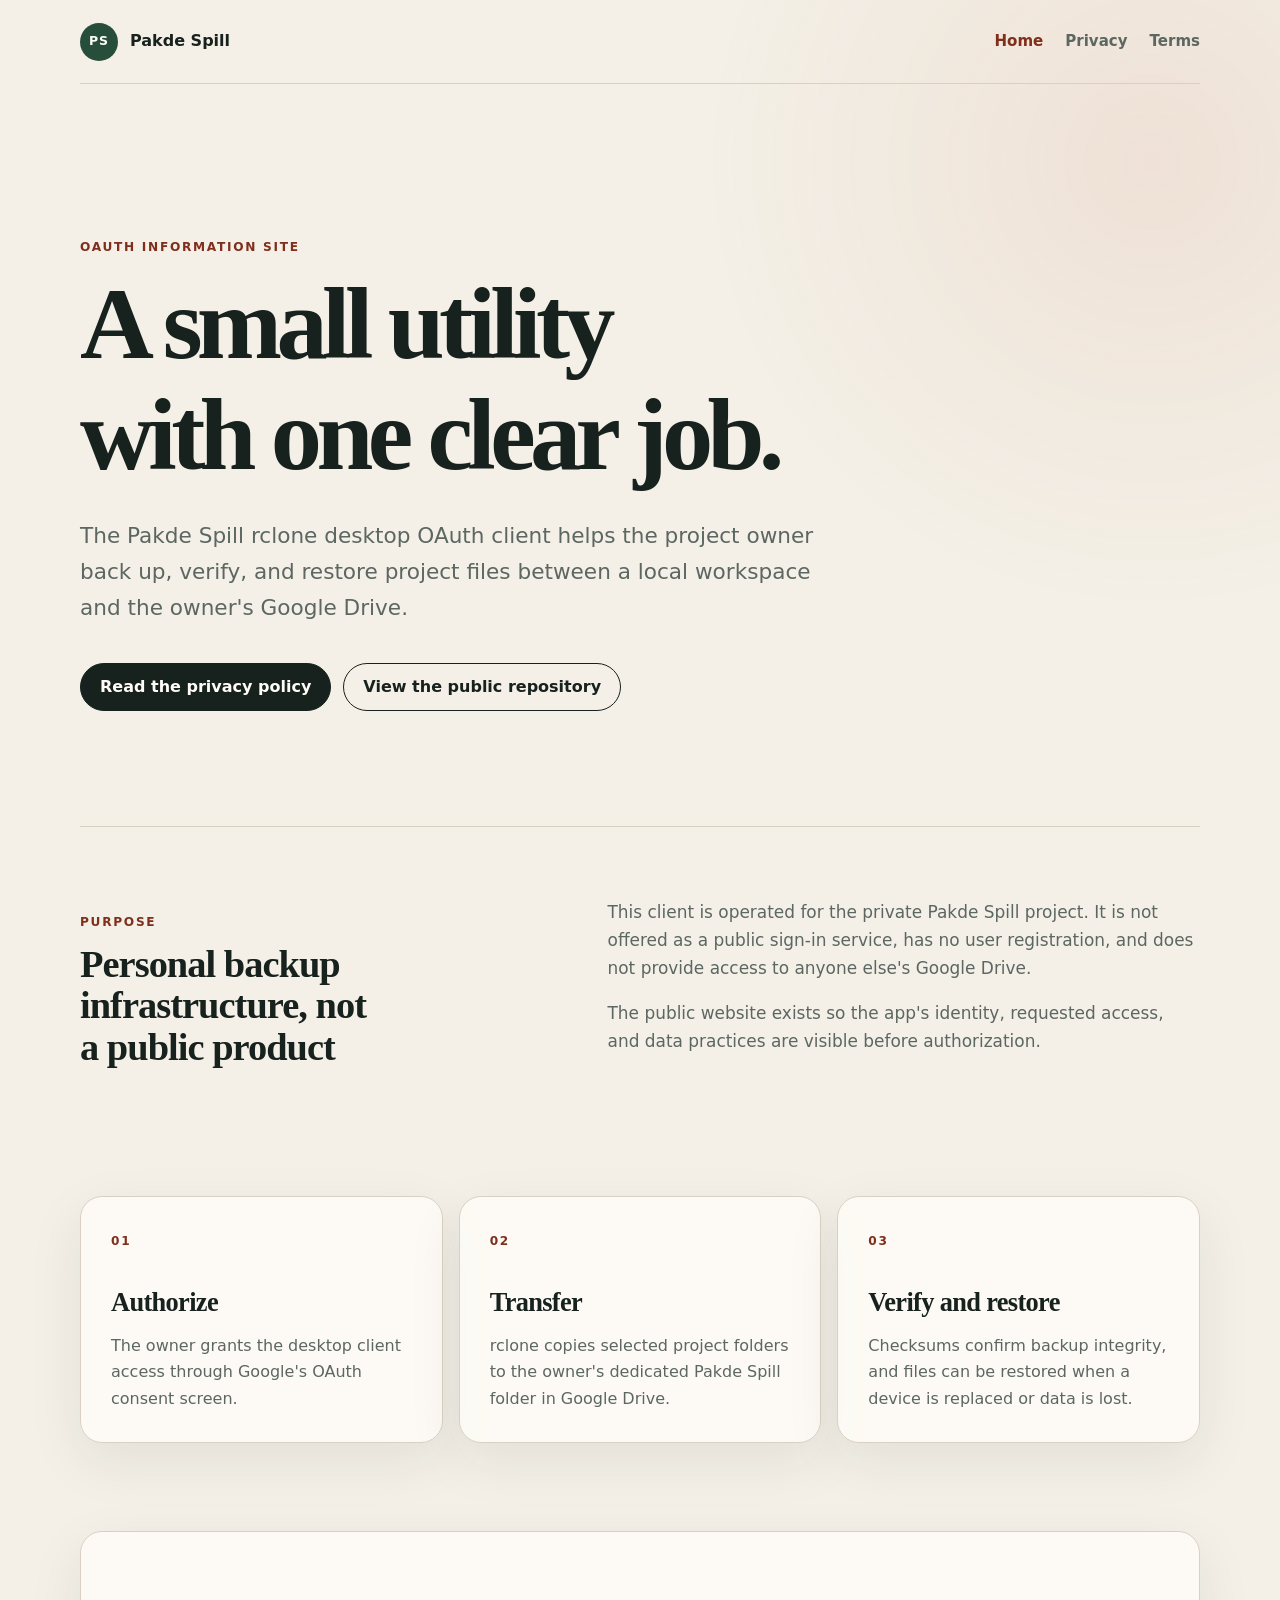
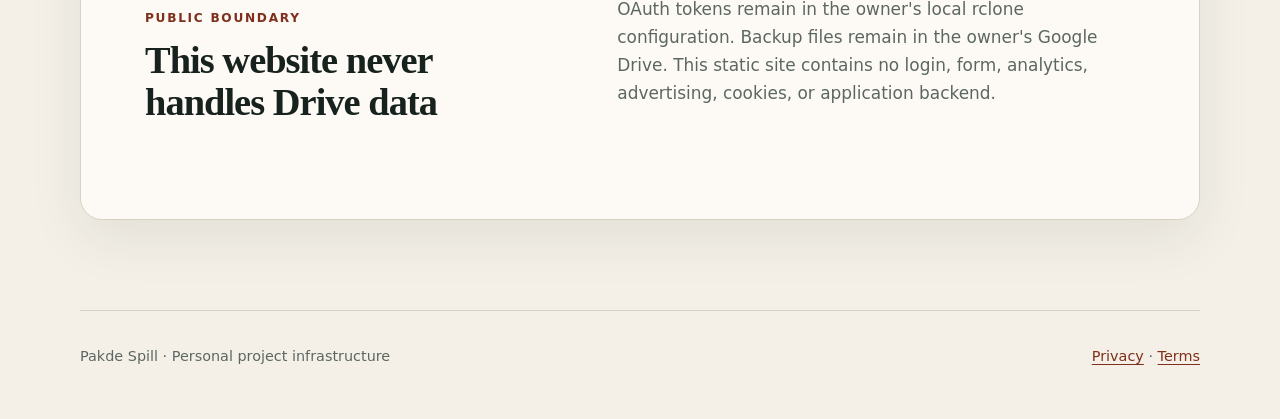
==== index.html @ c69e0941 "docs: publish OAuth app information site" ====
<!doctype html>
<html lang="en">
<head>
  <meta charset="utf-8">
  <meta name="viewport" content="width=device-width, initial-scale=1">
  <meta name="description" content="Public information for the Pakde Spill rclone desktop OAuth client.">
  <meta name="referrer" content="no-referrer">
  <link rel="canonical" href="https://pakde-spill.github.io/">
  <link rel="stylesheet" href="/assets/style.css">
  <title>Pakde Spill — OAuth App Information</title>
</head>
<body>
  <header class="site-header">
    <a class="brand" href="/" aria-label="Pakde Spill home">
      <span class="brand-mark" aria-hidden="true">PS</span>
      <span>Pakde Spill</span>
    </a>
    <nav aria-label="Primary navigation">
      <a aria-current="page" href="/">Home</a>
      <a href="/privacy.html">Privacy</a>
      <a href="/terms.html">Terms</a>
    </nav>
  </header>

  <main>
    <section class="hero" aria-labelledby="page-title">
      <p class="eyebrow">OAuth information site</p>
      <h1 id="page-title">A small utility with one clear job.</h1>
      <p class="lead">The Pakde Spill rclone desktop OAuth client helps the project owner back up, verify, and restore project files between a local workspace and the owner's Google Drive.</p>
      <div class="actions">
        <a class="button primary" href="/privacy.html">Read the privacy policy</a>
        <a class="button secondary" href="https://github.com/pakde-spill/pakde-spill.github.io">View the public repository</a>
      </div>
    </section>

    <section class="section" aria-labelledby="purpose-title">
      <div>
        <p class="section-label">Purpose</p>
        <h2 id="purpose-title">Personal backup infrastructure, not a public product</h2>
      </div>
      <div class="prose">
        <p>This client is operated for the private Pakde Spill project. It is not offered as a public sign-in service, has no user registration, and does not provide access to anyone else's Google Drive.</p>
        <p>The public website exists so the app's identity, requested access, and data practices are visible before authorization.</p>
      </div>
    </section>

    <section class="cards" aria-label="How the integration works">
      <article>
        <span class="step">01</span>
        <h2>Authorize</h2>
        <p>The owner grants the desktop client access through Google's OAuth consent screen.</p>
      </article>
      <article>
        <span class="step">02</span>
        <h2>Transfer</h2>
        <p>rclone copies selected project folders to the owner's dedicated Pakde Spill folder in Google Drive.</p>
      </article>
      <article>
        <span class="step">03</span>
        <h2>Verify and restore</h2>
        <p>Checksums confirm backup integrity, and files can be restored when a device is replaced or data is lost.</p>
      </article>
    </section>

    <section class="section notice" aria-labelledby="boundary-title">
      <div>
        <p class="section-label">Public boundary</p>
        <h2 id="boundary-title">This website never handles Drive data</h2>
      </div>
      <div class="prose">
        <p>OAuth tokens remain in the owner's local rclone configuration. Backup files remain in the owner's Google Drive. This static site contains no login, form, analytics, advertising, cookies, or application backend.</p>
      </div>
    </section>
  </main>

  <footer>
    <p>Pakde Spill · Personal project infrastructure</p>
    <p><a href="/privacy.html">Privacy</a> · <a href="/terms.html">Terms</a></p>
  </footer>
</body>
</html>
---- assets/style.css ----
:root {
  color-scheme: light;
  --ink: #17211d;
  --muted: #5c6762;
  --paper: #f4f0e7;
  --surface: #fffdf8;
  --line: #d8d1c3;
  --accent: #b54d2e;
  --accent-dark: #7f2f1b;
  --green: #274e3b;
  --shadow: 0 18px 55px rgba(30, 39, 34, 0.08);
  --radius: 22px;
}

* {
  box-sizing: border-box;
}

html {
  background: var(--paper);
  scroll-behavior: smooth;
}

body {
  margin: 0;
  color: var(--ink);
  background:
    radial-gradient(circle at 90% 8%, rgba(181, 77, 46, 0.09), transparent 28rem),
    var(--paper);
  font-family: Inter, ui-sans-serif, system-ui, -apple-system, BlinkMacSystemFont, "Segoe UI", sans-serif;
  line-height: 1.65;
}

a {
  color: var(--accent-dark);
  text-underline-offset: 0.18em;
}

a:focus-visible {
  outline: 3px solid var(--accent);
  outline-offset: 4px;
  border-radius: 4px;
}

.site-header,
main,
footer {
  width: min(1120px, calc(100% - 40px));
  margin-inline: auto;
}

.site-header {
  display: flex;
  align-items: center;
  justify-content: space-between;
  min-height: 84px;
  border-bottom: 1px solid var(--line);
}

.brand {
  display: inline-flex;
  align-items: center;
  gap: 12px;
  color: var(--ink);
  font-weight: 760;
  text-decoration: none;
}

.brand-mark {
  display: grid;
  width: 38px;
  height: 38px;
  place-items: center;
  border-radius: 50%;
  color: var(--surface);
  background: var(--green);
  font-size: 0.78rem;
  letter-spacing: 0.08em;
}

nav {
  display: flex;
  gap: 22px;
}

nav a {
  color: var(--muted);
  font-size: 0.94rem;
  font-weight: 650;
  text-decoration: none;
}

nav a:hover,
nav a[aria-current="page"] {
  color: var(--accent-dark);
}

.hero {
  padding: clamp(76px, 11vw, 150px) 0 clamp(70px, 9vw, 120px);
}

.eyebrow,
.section-label,
.step {
  color: var(--accent-dark);
  font-size: 0.76rem;
  font-weight: 800;
  letter-spacing: 0.14em;
  text-transform: uppercase;
}

h1,
h2 {
  margin-top: 0;
  font-family: Georgia, "Times New Roman", serif;
  font-weight: 600;
  line-height: 1.08;
  text-wrap: balance;
}

h1 {
  max-width: 850px;
  margin-bottom: 28px;
  font-size: clamp(3rem, 8vw, 6.7rem);
  letter-spacing: -0.055em;
}

h2 {
  font-size: clamp(1.65rem, 3vw, 2.5rem);
  letter-spacing: -0.025em;
}

.lead {
  max-width: 760px;
  color: var(--muted);
  font-size: clamp(1.1rem, 2vw, 1.35rem);
}

.actions {
  display: flex;
  flex-wrap: wrap;
  gap: 12px;
  margin-top: 38px;
}

.button {
  display: inline-flex;
  min-height: 48px;
  align-items: center;
  justify-content: center;
  padding: 0 19px;
  border: 1px solid var(--ink);
  border-radius: 999px;
  font-weight: 750;
  text-decoration: none;
}

.button.primary {
  color: var(--surface);
  background: var(--ink);
}

.button.secondary {
  color: var(--ink);
  background: transparent;
}

.section {
  display: grid;
  grid-template-columns: minmax(0, 0.85fr) minmax(0, 1.15fr);
  gap: clamp(28px, 7vw, 100px);
  padding: 72px 0;
  border-top: 1px solid var(--line);
}

.prose {
  color: var(--muted);
  font-size: 1.06rem;
}

.prose p:first-child {
  margin-top: 0;
}

.cards {
  display: grid;
  grid-template-columns: repeat(3, 1fr);
  gap: 16px;
  padding: 24px 0 88px;
}

.cards article,
.notice {
  border: 1px solid var(--line);
  border-radius: var(--radius);
  background: rgba(255, 253, 248, 0.82);
  box-shadow: var(--shadow);
}

.cards article {
  padding: 30px;
}

.cards h2 {
  margin: 35px 0 12px;
  font-size: 1.65rem;
}

.cards p {
  margin-bottom: 0;
  color: var(--muted);
}

.notice {
  margin-bottom: 90px;
  padding: clamp(32px, 6vw, 64px);
}

.policy {
  max-width: 820px;
}

.policy-heading {
  padding: clamp(70px, 10vw, 130px) 0 48px;
}

.policy h1 {
  font-size: clamp(3rem, 7vw, 5.8rem);
}

.policy section {
  padding: 34px 0;
  border-top: 1px solid var(--line);
}

.policy section p,
.policy section li {
  color: var(--muted);
  font-size: 1.04rem;
}

footer {
  display: flex;
  justify-content: space-between;
  gap: 20px;
  padding: 34px 0 50px;
  border-top: 1px solid var(--line);
  color: var(--muted);
  font-size: 0.9rem;
}

footer p {
  margin: 0;
}

@media (max-width: 760px) {
  .site-header {
    align-items: flex-start;
    flex-direction: column;
    gap: 18px;
    padding: 20px 0;
  }

  nav {
    width: 100%;
    justify-content: space-between;
  }

  .section,
  .cards {
    grid-template-columns: 1fr;
  }

  .hero {
    padding-top: 75px;
  }

  footer {
    flex-direction: column;
  }
}

@media (prefers-reduced-motion: reduce) {
  html {
    scroll-behavior: auto;
  }
}
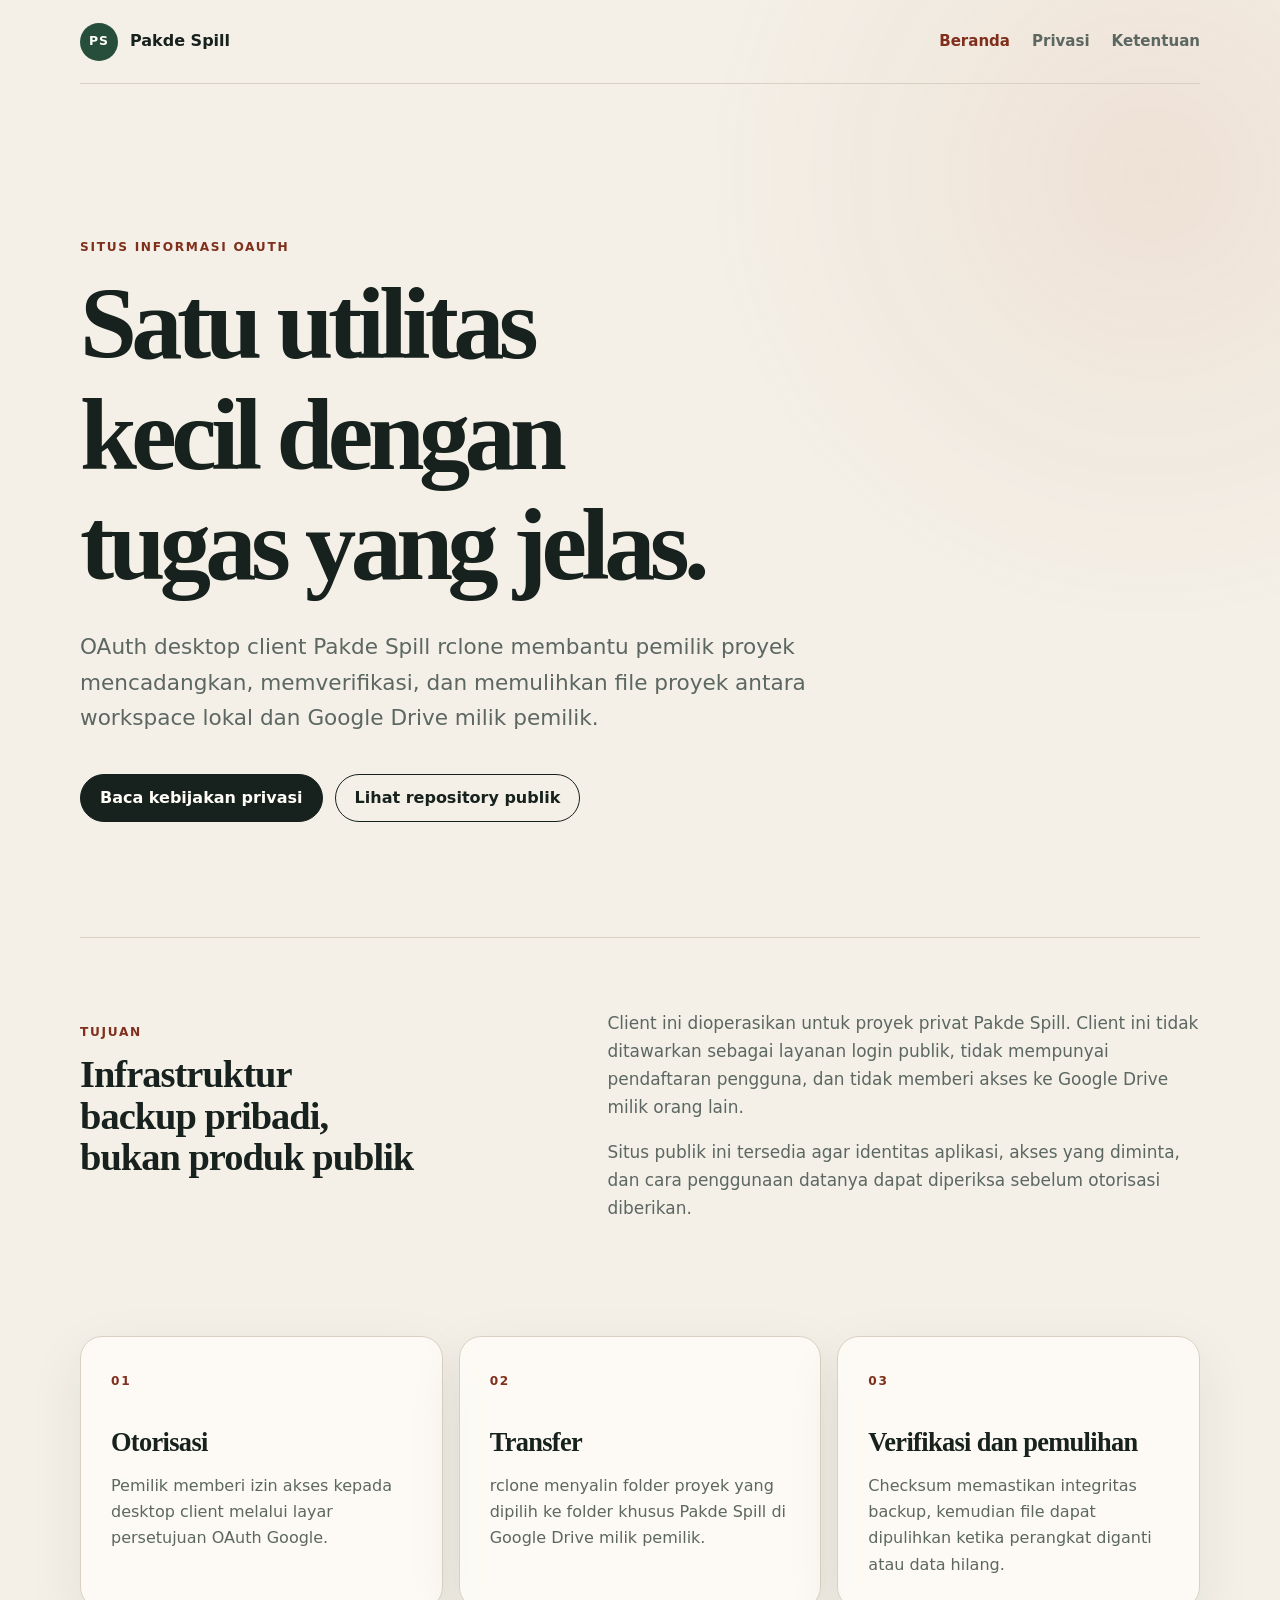
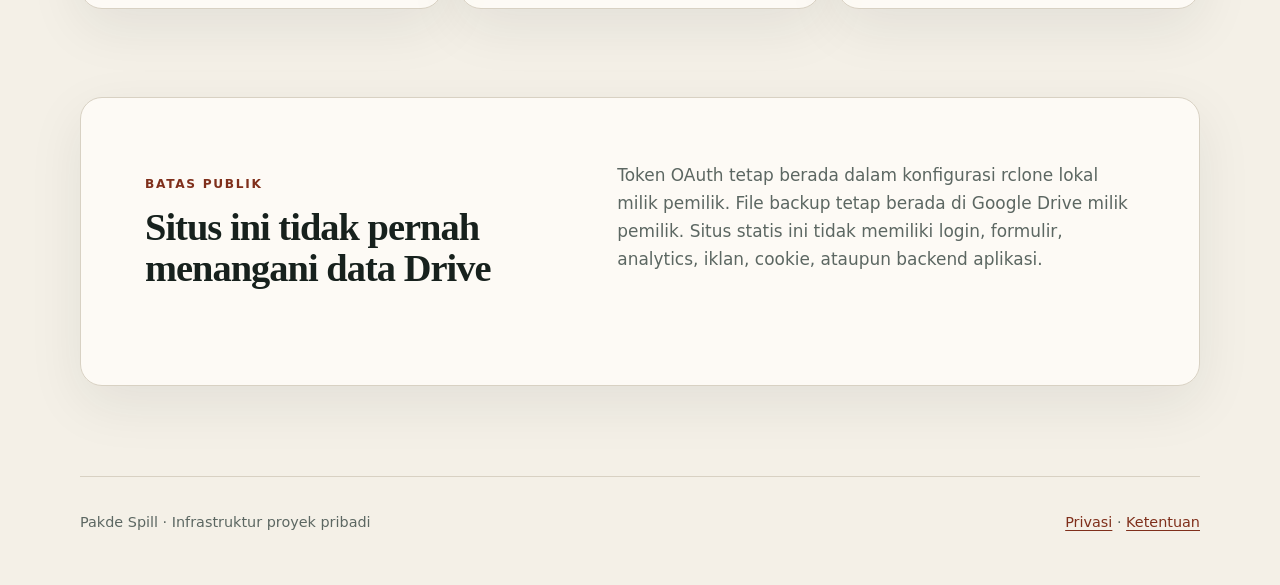
==== commit 5445b6ee: "docs: localize public OAuth site in Indonesian" ====
--- a/index.html
+++ b/index.html
@@ -1,81 +1,81 @@
 <!doctype html>
-<html lang="en">
+<html lang="id">
 <head>
   <meta charset="utf-8">
   <meta name="viewport" content="width=device-width, initial-scale=1">
-  <meta name="description" content="Public information for the Pakde Spill rclone desktop OAuth client.">
+  <meta name="description" content="Informasi publik untuk OAuth desktop client Pakde Spill rclone.">
   <meta name="referrer" content="no-referrer">
   <link rel="canonical" href="https://pakde-spill.github.io/">
   <link rel="stylesheet" href="/assets/style.css">
-  <title>Pakde Spill — OAuth App Information</title>
+  <title>Pakde Spill — Informasi Aplikasi OAuth</title>
 </head>
 <body>
   <header class="site-header">
-    <a class="brand" href="/" aria-label="Pakde Spill home">
+    <a class="brand" href="/" aria-label="Beranda Pakde Spill">
       <span class="brand-mark" aria-hidden="true">PS</span>
       <span>Pakde Spill</span>
     </a>
-    <nav aria-label="Primary navigation">
-      <a aria-current="page" href="/">Home</a>
-      <a href="/privacy.html">Privacy</a>
-      <a href="/terms.html">Terms</a>
+    <nav aria-label="Navigasi utama">
+      <a aria-current="page" href="/">Beranda</a>
+      <a href="/privacy.html">Privasi</a>
+      <a href="/terms.html">Ketentuan</a>
     </nav>
   </header>
 
   <main>
     <section class="hero" aria-labelledby="page-title">
-      <p class="eyebrow">OAuth information site</p>
-      <h1 id="page-title">A small utility with one clear job.</h1>
-      <p class="lead">The Pakde Spill rclone desktop OAuth client helps the project owner back up, verify, and restore project files between a local workspace and the owner's Google Drive.</p>
+      <p class="eyebrow">Situs informasi OAuth</p>
+      <h1 id="page-title">Satu utilitas kecil dengan tugas yang jelas.</h1>
+      <p class="lead">OAuth desktop client Pakde Spill rclone membantu pemilik proyek mencadangkan, memverifikasi, dan memulihkan file proyek antara workspace lokal dan Google Drive milik pemilik.</p>
       <div class="actions">
-        <a class="button primary" href="/privacy.html">Read the privacy policy</a>
-        <a class="button secondary" href="https://github.com/pakde-spill/pakde-spill.github.io">View the public repository</a>
+        <a class="button primary" href="/privacy.html">Baca kebijakan privasi</a>
+        <a class="button secondary" href="https://github.com/pakde-spill/pakde-spill.github.io">Lihat repository publik</a>
       </div>
     </section>
 
     <section class="section" aria-labelledby="purpose-title">
       <div>
-        <p class="section-label">Purpose</p>
-        <h2 id="purpose-title">Personal backup infrastructure, not a public product</h2>
+        <p class="section-label">Tujuan</p>
+        <h2 id="purpose-title">Infrastruktur backup pribadi, bukan produk publik</h2>
       </div>
       <div class="prose">
-        <p>This client is operated for the private Pakde Spill project. It is not offered as a public sign-in service, has no user registration, and does not provide access to anyone else's Google Drive.</p>
-        <p>The public website exists so the app's identity, requested access, and data practices are visible before authorization.</p>
+        <p>Client ini dioperasikan untuk proyek privat Pakde Spill. Client ini tidak ditawarkan sebagai layanan login publik, tidak mempunyai pendaftaran pengguna, dan tidak memberi akses ke Google Drive milik orang lain.</p>
+        <p>Situs publik ini tersedia agar identitas aplikasi, akses yang diminta, dan cara penggunaan datanya dapat diperiksa sebelum otorisasi diberikan.</p>
       </div>
     </section>
 
-    <section class="cards" aria-label="How the integration works">
+    <section class="cards" aria-label="Cara kerja integrasi">
       <article>
         <span class="step">01</span>
-        <h2>Authorize</h2>
-        <p>The owner grants the desktop client access through Google's OAuth consent screen.</p>
+        <h2>Otorisasi</h2>
+        <p>Pemilik memberi izin akses kepada desktop client melalui layar persetujuan OAuth Google.</p>
       </article>
       <article>
         <span class="step">02</span>
         <h2>Transfer</h2>
-        <p>rclone copies selected project folders to the owner's dedicated Pakde Spill folder in Google Drive.</p>
+        <p>rclone menyalin folder proyek yang dipilih ke folder khusus Pakde Spill di Google Drive milik pemilik.</p>
       </article>
       <article>
         <span class="step">03</span>
-        <h2>Verify and restore</h2>
-        <p>Checksums confirm backup integrity, and files can be restored when a device is replaced or data is lost.</p>
+        <h2>Verifikasi dan pemulihan</h2>
+        <p>Checksum memastikan integritas backup, kemudian file dapat dipulihkan ketika perangkat diganti atau data hilang.</p>
       </article>
     </section>
 
     <section class="section notice" aria-labelledby="boundary-title">
       <div>
-        <p class="section-label">Public boundary</p>
-        <h2 id="boundary-title">This website never handles Drive data</h2>
+        <p class="section-label">Batas publik</p>
+        <h2 id="boundary-title">Situs ini tidak pernah menangani data Drive</h2>
       </div>
       <div class="prose">
-        <p>OAuth tokens remain in the owner's local rclone configuration. Backup files remain in the owner's Google Drive. This static site contains no login, form, analytics, advertising, cookies, or application backend.</p>
+        <p>Token OAuth tetap berada dalam konfigurasi rclone lokal milik pemilik. File backup tetap berada di Google Drive milik pemilik. Situs statis ini tidak memiliki login, formulir, analytics, iklan, cookie, ataupun backend aplikasi.</p>
       </div>
     </section>
   </main>
 
   <footer>
-    <p>Pakde Spill · Personal project infrastructure</p>
-    <p><a href="/privacy.html">Privacy</a> · <a href="/terms.html">Terms</a></p>
+    <p>Pakde Spill · Infrastruktur proyek pribadi</p>
+    <p><a href="/privacy.html">Privasi</a> · <a href="/terms.html">Ketentuan</a></p>
   </footer>
 </body>
 </html>
